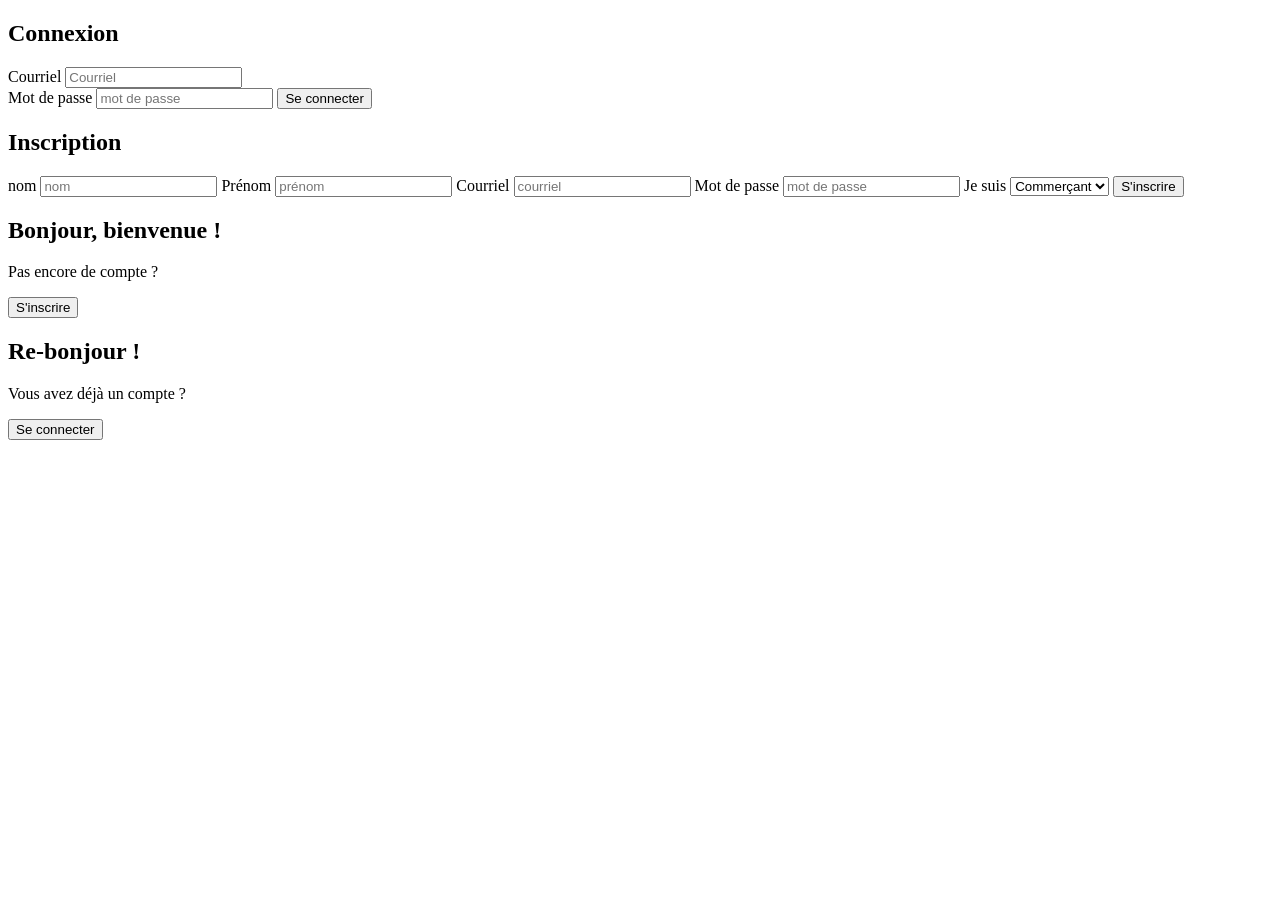
==== .html/index.html @ c1679f69 "creation de fichier repertoire" ====
<!DOCTYPE html>
<html lang="fr">
    <head>
        <meta charset="UTF-8">
        <meta name="viewport"
        content="width=device-width, initial-scale=1.0">
        <title>Antigaspe</title>
        <link rel="stylesheet" href="style.css"
    </head>
<body>
    
     <main class="auth" id="auth">
        <form  class="Connexion" id="formConnexion">
            <h2>Connexion</h2>
            <label for="emailConnexion">Courriel </label>
            <input id="emailConnexion" name="email" type="email"placeholder="Courriel" required>
            <br>
            <label for="mdpConnexion">Mot de passe </label>
         <input id="mdpConnexion" name="mdpasse" type="password" placeholder="mot de passe" required>
         <button type="submit">Se connecter</button>

        </form>
    <form class= "enregistrer" id="forminscription">
        <h2>Inscription</h2>
           <label for="nom">nom</label>
            <input id="nom" name="nom" type="text"placeholder="nom" required>
           <label for="prenom">Prénom</label>
            <input id="prenom" name="prenom" type="text" placeholder="prénom" required>

            <label for="emailInscription">Courriel</label>
            <input id="emailInscription" name="email" type="email" placeholder="courriel" required>

            <label for="mdpInscription">Mot de passe</label>
            <input id="mdpInscription" name="motdepasse" type="password" placeholder="mot de passe" minlength="6" required>
  <label for="role">Je suis</label>
            <select id="role" name="role" required>
                <option value="commercant">Commerçant</option>
            </select>

            <button type="submit">S'inscrire</button>
        </form>
    </form>
    <aside class="bienvenue">
    <div class="panneau-inscrire">
        <h2>Bonjour, bienvenue !</h2>
        <p>Pas encore de compte ?</p>
        <button type="button" id="btnInscrire">S'inscrire</button>
    </div>
    <div class="panneau-connexion">
        <h2>Re-bonjour !</h2>
        <p>Vous avez déjà un compte ?</p>
        <button type="button" id="btnConnexion">Se connecter</button>
    </div>
</aside>
     </main>
        
    
</body>
</html>
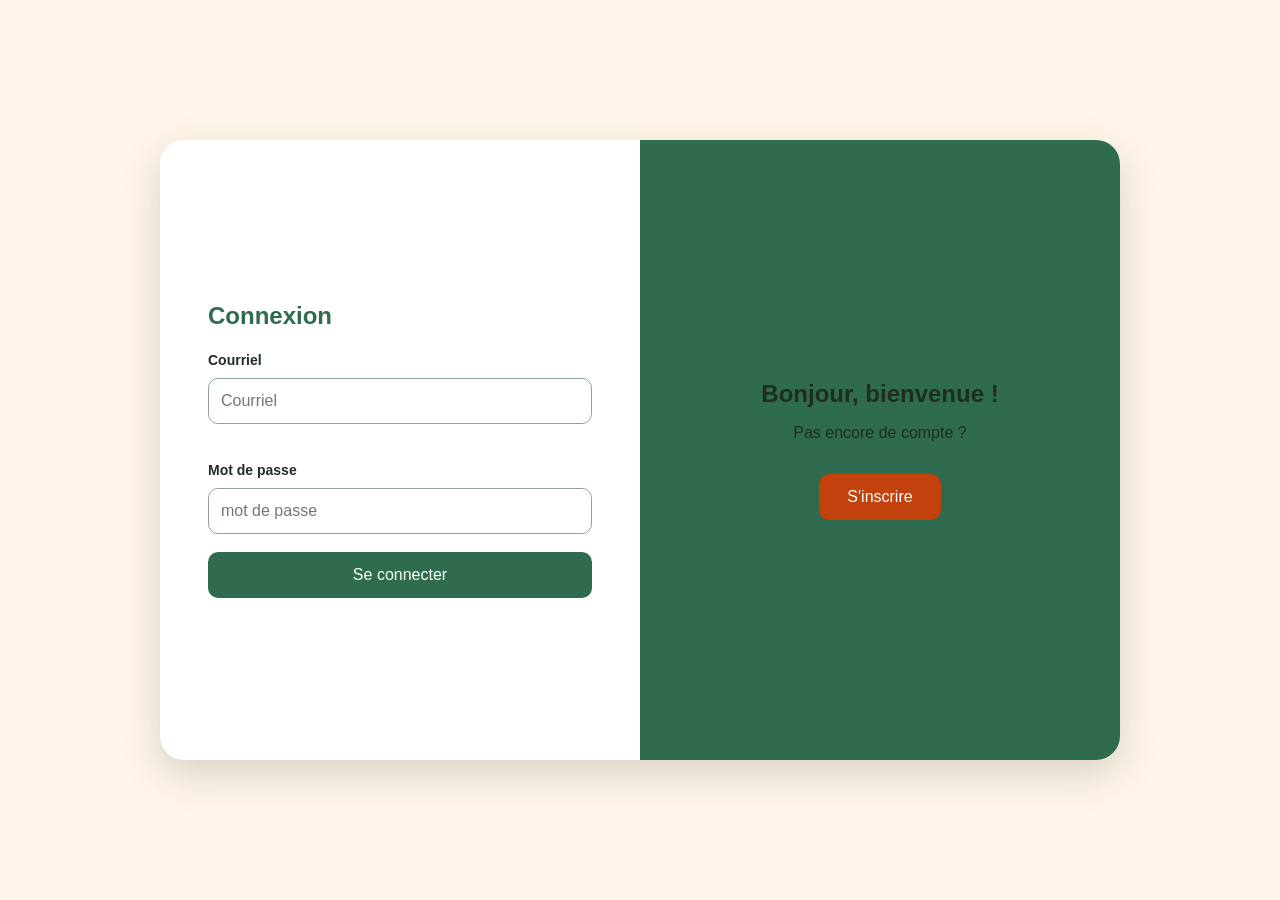
==== commit 922dc8a6: "toujours dans la page accueil avec les modification style et parametre" ====
--- a/.html/index.html
+++ b/.html/index.html
@@ -5,12 +5,12 @@
         <meta name="viewport"
         content="width=device-width, initial-scale=1.0">
         <title>Antigaspe</title>
-        <link rel="stylesheet" href="style.css"
+        <link rel="stylesheet" href="../style.css">
     </head>
 <body>
     
      <main class="auth" id="auth">
-        <form  class="Connexion" id="formConnexion">
+        <form  class="connexion" id="formConnexion">
             <h2>Connexion</h2>
             <label for="emailConnexion">Courriel </label>
             <input id="emailConnexion" name="email" type="email"placeholder="Courriel" required>
--- a/style.css
+++ b/style.css
@@ -0,0 +1,147 @@
+:root
+ {--creme: #FFF6E9;
+    --vert: #2F6B4F;
+    --vert-fonce: #24543E;
+    --vert-clair: #9CCBAE;
+    --orange: #C2410C;
+    --orange-fonce: #9A3309;
+    --texte: #1F2D24;
+    }
+body {
+    margin: 0;
+    min-height: 100vh;
+    display: flex;
+    align-items: center;
+    justify-content: center;
+    background-color: var(--creme);
+    font-family: Arial, sans-serif;
+    color: var(--texte);
+}
+.auth {
+    position: relative;
+    width: 960px;
+    max-width: 95vw;
+    height: 620px;
+    background: white;
+    border-radius: 24px;
+    overflow: hidden;
+    box-shadow: 0 14px 40px rgba(31, 45, 36, 0.18);
+}
+
+.connexion,
+.enregistrer {
+    position: absolute;
+    top: 0;
+    width: 50%;
+    height: 100%;
+    box-sizing: border-box;
+    padding: 48px;
+    display: flex;
+    flex-direction: column;
+    justify-content: center;
+    gap: 10px;
+}
+.connexion { left: 0; }
+.enregistrer { left: 50%; }
+
+.auth:not(.mode-inscription) .enregistrer,
+.auth.mode-inscription .connexion {
+    visibility: hidden;
+}
+form h2 {
+    margin: 0 0 12px;
+    color: var(--vert);
+}
+
+label {
+    font-size: 14px;
+    font-weight: bold;
+}
+
+input,
+select {
+    height: 44px;
+    padding: 0 12px;
+    border: 1px solid#8FA597;
+    border-radius: 10px;
+    background: white;
+    color: var(--texte);
+    font-size: 16px;
+}
+
+input:focus,
+select:focus {
+    outline: 3px solid var(--vert-clair);
+    border-color: var(--vert);
+}
+
+form button {
+    height: 46px;
+    margin-top: 8px;
+    border: 0;
+    border-radius: 10px;
+    background: var(--vert);
+    color: white;
+    font-size: 16px;
+    cursor: pointer;
+}
+form button:hover { background: #24543E; }
+
+.bienvenue {
+    position: absolute;
+    top: 0;
+    left: 50%;
+    width: 50%;
+    height: 100%;
+    box-sizing: border-box;
+    padding: 48px;
+    background: var(--vert);
+    display: flex;
+    align-items: center;
+    justify-content: center;
+    text-align: center;
+    transition: left 0.5s ease;
+}
+.auth.mode-inscription .bienvenue { left: 0; }
+
+.panneau-connexion { display: none; }
+.auth.mode-inscription .panneau-inscrire { display: none; }
+.auth.mode-inscription .panneau-connexion { display: block; }
+
+.bienvenue h2 { margin: 0 0 8px; }
+
+.bienvenue button {
+    margin-top: 16px;
+    height: 46px;
+    padding: 0 28px;
+    border: 0;
+    border-radius: 10px;
+    background: var(--orange);
+    color: white;
+    font-size: 16px;
+    cursor: pointer;
+}
+.bienvenue button:hover { background: var(--orange-fonce) }
+
+.erreur { color: var(--orange); font-size: 14px; }
+
+/* Téléphone */
+@media (max-width: 700px) {
+    .auth {
+        display: flex;
+        flex-direction: column;
+        height: auto;
+    }
+    .connexion,
+    .enregistrer,
+    .bienvenue {
+        position: static;
+        width: 100%;
+        height: auto;
+        padding: 32px 24px;
+    }
+    .auth:not(.mode-inscription) .enregistrer,
+    .auth.mode-inscription .connexion {
+        display: none;
+    }
+}
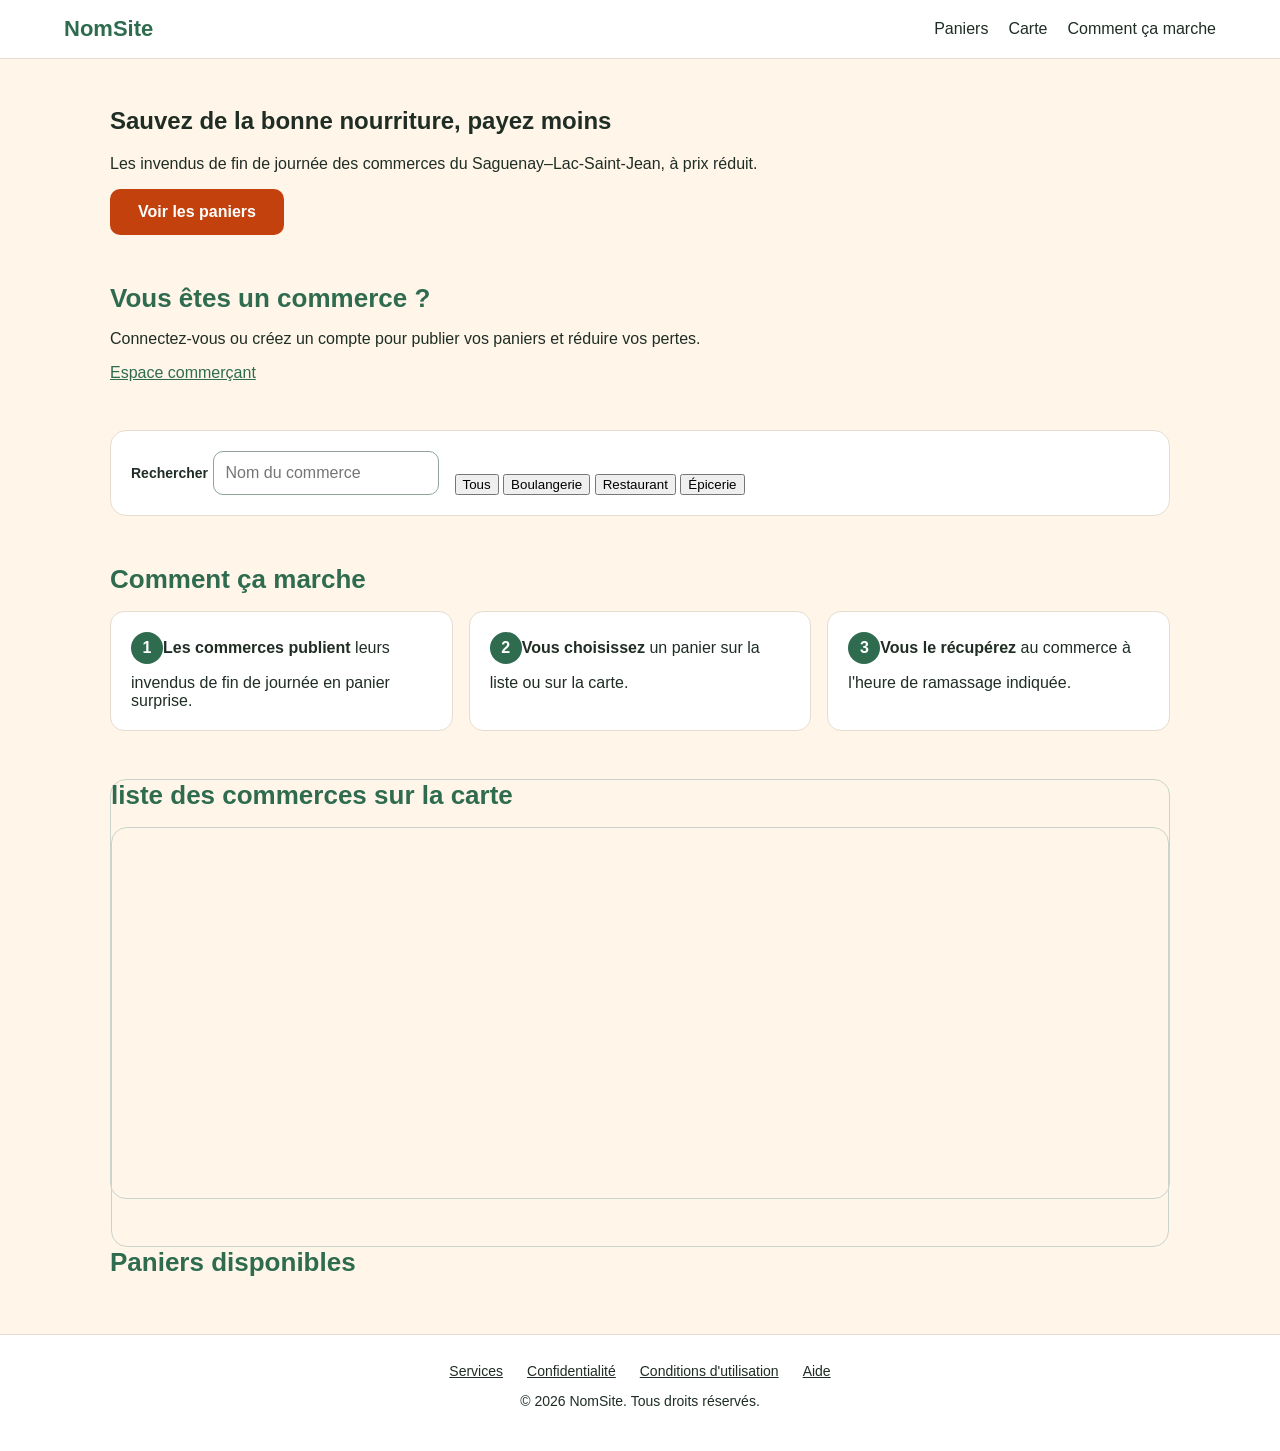
==== commit d9b1c25d: "insertion de la page dacceuil" ====
--- a/.html/index.html
+++ b/.html/index.html
@@ -5,55 +5,76 @@
         <meta name="viewport"
         content="width=device-width, initial-scale=1.0">
         <title>Antigaspe</title>
-        <link rel="stylesheet" href="../style.css">
+        <link rel="stylesheet" href="../accuiel.css">
     </head>
 <body>
     
-     <main class="auth" id="auth">
-        <form  class="connexion" id="formConnexion">
-            <h2>Connexion</h2>
-            <label for="emailConnexion">Courriel </label>
-            <input id="emailConnexion" name="email" type="email"placeholder="Courriel" required>
-            <br>
-            <label for="mdpConnexion">Mot de passe </label>
-         <input id="mdpConnexion" name="mdpasse" type="password" placeholder="mot de passe" required>
-         <button type="submit">Se connecter</button>
+    <header class="entete">
+        <a class="logo" href="index.html">NomSite</a>
+        <nav>
+            <a href="#paniers">Paniers</a>
+            <a href="#section-carte">Carte</a>
+            <a href="#comment">Comment ça marche</a>
+          
+        </nav>
+    </header>
+<main>
+     <section class="hero">
+    <div class="hero-texte">
+        <h1>Sauvez de la bonne nourriture, payez moins</h1>
+        <p>Les invendus de fin de journée des commerces du Saguenay–Lac-Saint-Jean, à prix réduit.</p>
+        <a class="bouton-principal" href="#paniers">Voir les paniers</a>
+    </div>
+</section>
+        
+       <section class="commercant">
+    <h2>Vous êtes un commerce ?</h2>
+    <p>Connectez-vous ou créez un compte pour publier vos paniers et réduire vos pertes.</p>
+    <a class="btn-principal" id="btnCommercant" href="connexion.html">Espace commerçant</a>
+</section>
+      
+<section class="recherche" aria-label="Recherche">
+    <div>
+        <label for="q">Rechercher</label>
+        <input id="q" type="search" placeholder="Nom du commerce">
+    </div>
+    <div class="chips" role="group" aria-label="Type de commerce">
+        <button type="button" class="chip actif" data-type="">Tous</button>
+        <button type="button" class="chip" data-type="Boulangerie">Boulangerie</button>
+        <button type="button" class="chip" data-type="Restaurant">Restaurant</button>
+        <button type="button" class="chip" data-type="Épicerie">Épicerie</button>
+    </div>
+</section>
+             <section id="comment">
+            <h2>Comment ça marche</h2>
+            <ol class="etapes">
+                <li><strong>Les commerces publient</strong> leurs invendus de fin de journée en panier surprise.</li>
+                <li><strong>Vous choisissez</strong> un panier sur la liste ou sur la carte.</li>
+                <li><strong>Vous le récupérez</strong> au commerce à l'heure de ramassage indiquée.</li>
+            </ol>
+        </section>
 
-        </form>
-    <form class= "enregistrer" id="forminscription">
-        <h2>Inscription</h2>
-           <label for="nom">nom</label>
-            <input id="nom" name="nom" type="text"placeholder="nom" required>
-           <label for="prenom">Prénom</label>
-            <input id="prenom" name="prenom" type="text" placeholder="prénom" required>
+        <section id="carte">
+            <h2>liste des commerces sur la carte </h2>
+            <div id="carte"></div>
+        </section>
 
-            <label for="emailInscription">Courriel</label>
-            <input id="emailInscription" name="email" type="email" placeholder="courriel" required>
+        <section id="paniers">
+            <h2>Paniers disponibles</h2>
+            <div id="liste-paniers" class="grille"></div>
+            <p id="aucun" class="aucun" hidden>Aucun panier ne correspond à votre recherche.</p>
+        </section>
 
-            <label for="mdpInscription">Mot de passe</label>
-            <input id="mdpInscription" name="motdepasse" type="password" placeholder="mot de passe" minlength="6" required>
-  <label for="role">Je suis</label>
-            <select id="role" name="role" required>
-                <option value="commercant">Commerçant</option>
-            </select>
 
-            <button type="submit">S'inscrire</button>
-        </form>
-    </form>
-    <aside class="bienvenue">
-    <div class="panneau-inscrire">
-        <h2>Bonjour, bienvenue !</h2>
-        <p>Pas encore de compte ?</p>
-        <button type="button" id="btnInscrire">S'inscrire</button>
-    </div>
-    <div class="panneau-connexion">
-        <h2>Re-bonjour !</h2>
-        <p>Vous avez déjà un compte ?</p>
-        <button type="button" id="btnConnexion">Se connecter</button>
-    </div>
-</aside>
-     </main>
-        
-    
-</body>
-</html>+    </main>
+
+    <footer class="pied">
+        <nav>
+            <a href="#">Services</a>
+            <a href="#">Confidentialité</a>
+            <a href="#">Conditions d'utilisation</a>
+            <a href="#">Aide</a>
+        </nav>
+        <p>© 2026 NomSite. Tous droits réservés.</p>
+    </footer>
+
--- a/accuiel.css
+++ b/accuiel.css
@@ -0,0 +1,195 @@
+:root {
+    --creme: #FFF6E9;
+    --vert: #2F6B4F;
+    --vert-fonce: #24543E;
+    --vert-pale: #E3F0E6;
+    --vert-clair: #9CCBAE;
+    --orange: #C2410C;
+    --orange-fonce: #9A3309;
+    --texte: #1F2D24;
+    --gris: #4F5A54;
+    --bordure: #E5DDCF;
+}
+
+* { box-sizing: border-box; }
+
+body {
+    margin: 0;
+    font-family: Arial, sans-serif;
+    background: var(--creme);
+    color: var(--texte);
+}
+
+a { color: var(--vert); }
+
+/* En-tête */
+.entete {
+    display: flex;
+    flex-wrap: wrap;
+    align-items: center;
+    justify-content: space-between;
+    gap: 12px;
+    padding: 16px 5vw;
+    background: white;
+    border-bottom: 1px solid var(--bordure);
+}
+.logo { font-size: 22px; font-weight: bold; text-decoration: none; }
+.entete nav { display: flex; flex-wrap: wrap; align-items: center; gap: 20px; }
+.entete nav a { color: var(--texte); text-decoration: none; }
+
+.bouton-connexion {
+    background: var(--vert);
+    color: white !important;
+    padding: 10px 20px;
+    border-radius: 10px;
+}
+
+.bouton-principal {
+    display: inline-block;
+    background: var(--orange);
+    color: white;
+    padding: 14px 28px;
+    border-radius: 10px;
+    text-decoration: none;
+    font-weight: bold;
+}
+.bouton-principal:hover { background: var(--orange-fonce); }
+
+main { max-width: 1100px; margin: 0 auto; padding: 0 20px 40px; }
+section { margin-top: 48px; }
+h2 { color: var(--vert); font-size: 26px; margin: 0 0 16px; }
+
+/* Bannière */
+.banniere {
+    margin-top: 32px;
+    min-height: 340px;
+    padding: 48px;
+    display: flex;
+    align-items: center;
+    border-radius: 24px;
+    color: white;
+    background: linear-gradient(135deg, var(--vert-fonce), var(--vert));
+}
+.banniere-texte { max-width: 520px; }
+.banniere h1 { margin: 0 0 12px; font-size: clamp(30px, 5vw, 46px); line-height: 1.1; }
+.banniere p { margin: 0 0 24px; font-size: 18px; }
+
+/* Recherche et filtres */
+.recherche {
+    display: flex;
+    flex-wrap: wrap;
+    align-items: flex-end;
+    gap: 16px;
+    padding: 20px;
+    background: white;
+    border: 1px solid var(--bordure);
+    border-radius: 16px;
+}
+.champ { flex: 1 1 220px; display: flex; flex-direction: column; gap: 6px; }
+label { font-size: 14px; font-weight: bold; }
+input {
+    height: 44px;
+    padding: 0 12px;
+    border: 1px solid #8FA597;
+    border-radius: 10px;
+    font-size: 16px;
+    background: white;
+}
+input:focus { outline: 3px solid var(--vert-clair); border-color: var(--vert); }
+
+.pastilles { display: flex; flex-wrap: wrap; gap: 8px; }
+.pastille {
+    padding: 11px 20px;
+    border: 1px solid #8FA597;
+    border-radius: 999px;
+    background: white;
+    color: var(--texte);
+    font-size: 15px;
+    cursor: pointer;
+}
+.pastille.active { background: var(--vert); border-color: var(--vert); color: white; }
+
+/* Carte */
+#carte {
+    height: 420px;
+    border: 1px solid #C9D4CB;
+    border-radius: 16px;
+}
+
+/* Paniers */
+.grille { display: grid; grid-template-columns: repeat(auto-fill, minmax(250px, 1fr)); gap: 24px; }
+.panier {
+    padding: 18px;
+    display: flex;
+    flex-direction: column;
+    gap: 8px;
+    background: white;
+    border: 1px solid var(--bordure);
+    border-radius: 14px;
+}
+.panier .type {
+    align-self: flex-start;
+    padding: 4px 10px;
+    border-radius: 999px;
+    background: var(--vert-pale);
+    color: var(--vert-fonce);
+    font-size: 12px;
+    font-weight: bold;
+}
+.panier h3 { margin: 0; font-size: 18px; }
+.panier .ville { margin: 0; color: var(--gris); font-size: 14px; }
+.panier .prix { font-size: 24px; font-weight: bold; color: var(--orange); }
+.panier .ancien { margin-left: 8px; color: var(--gris); font-size: 14px; text-decoration: line-through; }
+.panier .infos { display: flex; justify-content: space-between; font-size: 14px; }
+.aucun-resultat { color: var(--gris); }
+
+/* Comment ça marche */
+.etapes {
+    display: grid;
+    grid-template-columns: repeat(auto-fit, minmax(220px, 1fr));
+    gap: 16px;
+    padding: 0;
+    list-style: none;
+    counter-reset: etape;
+}
+.etapes li {
+    counter-increment: etape;
+    padding: 20px;
+    background: white;
+    border: 1px solid var(--bordure);
+    border-radius: 14px;
+}
+.etapes li::before {
+    content: counter(etape);
+    display: inline-flex;
+    align-items: center;
+    justify-content: center;
+    width: 32px;
+    height: 32px;
+    margin-bottom: 10px;
+    border-radius: 50%;
+    background: var(--vert);
+    color: white;
+    font-weight: bold;
+}
+
+/* Appel aux commerces */
+.commerce {
+    padding: 40px 16px;
+    text-align: center;
+    background: var(--vert);
+    color: white;
+    border-radius: 24px;
+}
+.commerce h2 { color: white; }
+
+/* Pied de page */
+.pied {
+    padding: 28px 16px;
+    text-align: center;
+    background: white;
+    border-top: 1px solid var(--bordure);
+    font-size: 14px;
+}
+.pied nav { display: flex; flex-wrap: wrap; justify-content: center; gap: 8px 24px; margin-bottom: 12px; }
+.pied a { color: var(--texte); }
